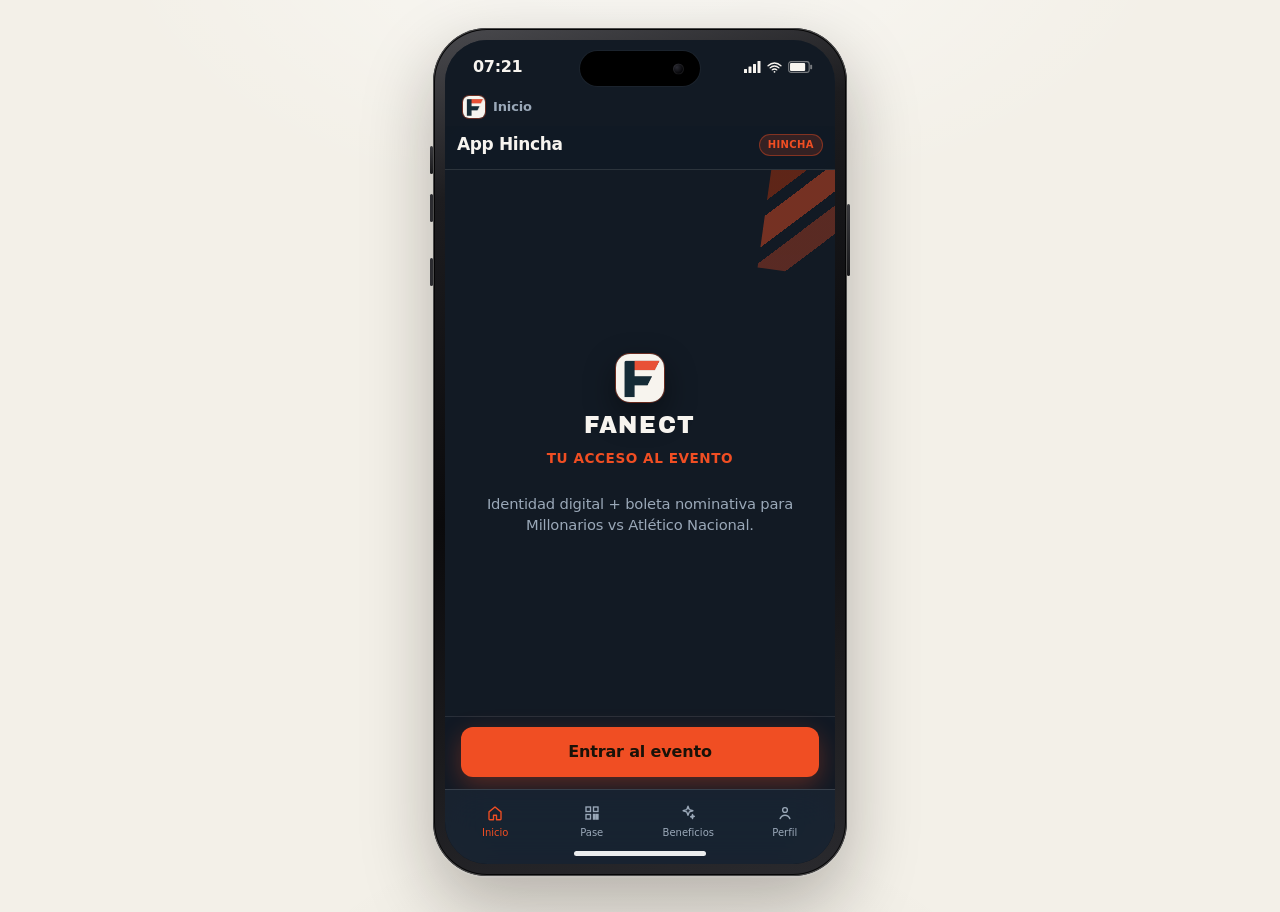
==== hincha/index.html @ b86a008f "Split the Pages POC into a hub and two apps. The root is only the launcher. Hincha and Operador live" ====
<!DOCTYPE html>
<html lang="es" data-theme="umbral" data-app="hincha">
<head>
<meta charset="UTF-8" />
<meta name="viewport" content="width=device-width, initial-scale=1, maximum-scale=1, user-scalable=no, viewport-fit=cover" />
<meta name="theme-color" content="#121a24" />
<title>FANECT — App Hincha</title>
<script>
/* Default theme is umbral. Restore the last route before CSS paints. */
(function () {
  try {
    var t = localStorage.getItem("fanect_theme");
    var colors = { umbral: "#121a24", vinculo: "#0e1628", pulso: "#120c16" };
    if (colors[t]) {
      document.documentElement.setAttribute("data-theme", t);
      var meta = document.querySelector('meta[name="theme-color"]');
      if (meta) meta.setAttribute("content", colors[t]);
    }
  } catch (e) {}
})();
</script>
<link rel="preconnect" href="https://fonts.googleapis.com" />
<link rel="preconnect" href="https://fonts.gstatic.com" crossorigin />
<link href="https://fonts.googleapis.com/css2?family=Archivo+Black&display=swap" rel="stylesheet" />
<link rel="stylesheet" href="../styles.css" />
</head>
<body>
<div class="device-stage">
<div class="device-shell">
<div class="device-screen">
<div class="dynamic-island" aria-hidden="true"></div>
<div id="app" class="phone-frame" data-app="hincha">
<!-- Status bar (iOS chrome; not a product claim) -->
<div class="status-bar" aria-hidden="true">
<span class="status-time" id="statusTime">9:41</span>
<span class="status-icons">
<svg class="status-signal" viewBox="0 0 17 12" width="17" height="12" aria-hidden="true"><rect x="0" y="8" width="3" height="4" rx="0.5"/><rect x="4.5" y="5.5" width="3" height="6.5" rx="0.5"/><rect x="9" y="3" width="3" height="9" rx="0.5"/><rect x="13.5" y="0" width="3" height="12" rx="0.5"/></svg>
<svg class="status-wifi" viewBox="0 0 16 12" width="15" height="11" aria-hidden="true"><path d="M1 4.2C3.2 2.1 5.5 1.1 8 1.1s4.8 1 7 3.1"/><path d="M3.2 6.4C4.6 5 6.2 4.3 8 4.3s3.4.7 4.8 2.1"/><path d="M5.5 8.6c.7-.7 1.6-1 2.5-1s1.8.3 2.5 1"/><circle cx="8" cy="10.7" r="1"/></svg>
<svg class="status-battery" viewBox="0 0 27 13" width="25" height="12" aria-hidden="true"><rect class="status-battery-body" x="0.7" y="0.7" width="22.2" height="11.6" rx="2.6"/><rect x="2.15" y="2.15" width="16.4" height="8.7" rx="1.2"/><rect class="status-battery-cap" x="24" y="4.1" width="2.1" height="4.8" rx="0.7"/></svg>
</span>
</div>
<a class="hub-return" href="../">
<span class="hub-return-mark" aria-hidden="true">
<img class="mark mark-umbral" src="../assets/mark-umbral.png" alt="" width="22" height="22" />
<img class="mark mark-vinculo" src="../assets/mark-vinculo.png" alt="" width="22" height="22" />
<img class="mark mark-pulso" src="../assets/mark-pulso.png" alt="" width="22" height="22" />
</span>
Inicio
</a>
<!-- Progress (fan flow only) -->
<div id="progressBar" class="progress-bar" hidden>
<div class="progress-track"><div class="progress-fill" id="progressFill"></div></div>
<span class="progress-label" id="progressLabel">Paso 1 de 8</span>
</div>
<!-- APP HINCHA: home -->
<section id="screen-hincha-home" class="screen active" data-screen="hincha-home">
<header class="screen-header">
<h2>App Hincha</h2>
<span class="badge badge-app">HINCHA</span>
</header>
<div class="screen-body centered home-body" id="hinchaBody">
<div id="hinchaLauncher">
<div class="brand-block brand-block-sm">
<div class="logo-mark logo-mark-sm" aria-hidden="true">
<img class="mark mark-umbral" src="../assets/mark-umbral.png" alt="" width="48" height="48" />
<img class="mark mark-vinculo" src="../assets/mark-vinculo.png" alt="" width="48" height="48" />
<img class="mark mark-pulso" src="../assets/mark-pulso.png" alt="" width="48" height="48" />
</div>
<h1 class="brand-name brand-name-sm">FANECT</h1>
<p class="product-name">Tu acceso al evento</p>
</div>
<p class="lede" id="hinchaLede">Identidad digital + boleta nominativa para Millonarios vs Atlético Nacional.</p>
</div>
<div id="hinchaDash" hidden>
<div class="dash-hello">
<div class="dash-kicker-row">
<span class="kicker">Tu hincha</span>
</div>
<h3 id="dashNombre">Hola, Andrés</h3>
<p class="club-label" id="dashClubLabel" data-club="millonarios">Evento: Millonarios</p>
<p id="dashEvento">Millonarios vs Atlético Nacional · El Campín · Bogotá</p>
</div>
<div class="menu-list">
<button type="button" class="menu-row" data-go="pase">
<span class="menu-copy">
<strong>Mi pase digital</strong>
<span id="dashPaseSub">QR de ingreso del evento</span>
</span>
<span class="menu-chev" aria-hidden="true">›</span>
</button>
<button type="button" class="menu-row" data-go="categoria">
<span class="menu-copy">
<strong id="dashTierTitle">Hincha verificado · Piloto</strong>
<span id="dashTierSub">3 de 5 hacia Frecuente</span>
</span>
<span class="menu-chev" aria-hidden="true">›</span>
</button>
<button type="button" class="menu-row" data-go="historial">
<span class="menu-copy">
<strong id="dashLastTitle">Última asistencia</strong>
<span id="dashLastSub">12 sep 2026 · Tribuna Norte</span>
</span>
<span class="menu-chev" aria-hidden="true">›</span>
</button>
<button type="button" class="menu-row" data-go="entrada">
<span class="menu-copy">
<strong>Entrar a otro evento</strong>
<span>Mismo flujo con código del organizador</span>
</span>
<span class="menu-chev" aria-hidden="true">›</span>
</button>
</div>
</div>
<p class="hint" id="hinchaPending" hidden>Hay un enlace a otro evento. En Entrada: cambia el evento y reinicia el pase.</p>
</div>
<div class="screen-actions" id="hinchaActionsLauncher">
<button type="button" class="btn btn-primary btn-block" data-go="entrada">Entrar al evento</button>
</div>
<div class="screen-actions" id="hinchaActionsDash" hidden>
<button type="button" class="btn btn-primary btn-block" data-go="pase">Ver mi pase</button>
</div>
</section>
<!-- 1. Entrada evento -->
<section id="screen-entrada" class="screen" data-screen="entrada" data-fan-step="1">
<header class="screen-header">
<button type="button" class="btn-icon" data-go="hincha-home" aria-label="Volver">←</button>
<h2>Entrada al evento</h2>
</header>
<div class="screen-body">
<div class="event-card">
<div class="event-badge">ACCESO POR CÓDIGO</div>
<p class="club-label" id="eventClubLabel" data-club="millonarios">Evento: Millonarios</p>
<h3 id="eventTitle">Millonarios vs Atlético Nacional</h3>
<p class="muted" id="eventComp">Liga BetPlay</p>
<p class="muted" id="eventPlace">El Campín · Bogotá · Sábado 20:00</p>
<p class="muted small">Evento por invitación (piloto FANECT) · código del organizador. Sin venta en esta pantalla · sin API Quentro.</p>
</div>
<div class="club-switch" role="radiogroup" aria-label="Evento">
<button type="button" class="club-chip is-selected" role="radio" data-event="MFC-DEMO-2026" data-club="millonarios" aria-checked="true">Evento: Millonarios</button>
<button type="button" class="club-chip" role="radio" data-event="NAC-DEMO-2026" data-club="nacional" aria-checked="false">Evento: Nacional</button>
</div>
<div id="eventResetWarn" class="event-reset" hidden>
<p id="eventResetCopy">Cambia el evento y reinicia el pase.</p>
<button type="button" class="btn btn-secondary btn-block" id="btnConfirmEvent">Cambiar evento y reiniciar pase</button>
<button type="button" class="btn btn-ghost btn-block" id="btnCancelEvent">Mantener este evento</button>
</div>
<label class="field">
<span class="field-label">Código / enlace del evento</span>
<input type="text" id="eventCode" value="MFC-DEMO-2026" readonly class="input" />
</label>
<p class="hint" id="aliasHint" hidden>Deep link resuelto al evento vigente.</p>
<p class="hint">En producción el hincha llega por link o QR del organizador. El acceso en puerta es el QR Fanect.</p>
</div>
<div class="screen-actions">
<button type="button" class="btn btn-primary btn-block" data-go="registro">Continuar al registro</button>
</div>
</section>
<!-- 2. Registro -->
<section id="screen-registro" class="screen" data-screen="registro" data-fan-step="2">
<header class="screen-header">
<button type="button" class="btn-icon" data-go="entrada" aria-label="Volver">←</button>
<h2>Registro</h2>
</header>
<div class="screen-body">
<p class="muted small">Datos mínimos para el piloto.</p>
<label class="field">
<span class="field-label">Nombre completo</span>
<input type="text" id="regNombre" class="input" value="Andrés Díaz" autocomplete="name" />
</label>
<label class="field">
<span class="field-label">Documento (CC)</span>
<input type="text" id="regDoc" class="input" value="1.234.567.890" inputmode="numeric" />
</label>
<label class="field">
<span class="field-label">Celular</span>
<input type="tel" id="regCel" class="input" value="300 123 4567" />
</label>
<label class="field">
<span class="field-label">Correo</span>
<input type="email" id="regEmail" class="input" value="andres@fanect.co" />
</label>
</div>
<div class="screen-actions">
<button type="button" class="btn btn-primary btn-block" id="btnRegistro">Continuar</button>
</div>
</section>
<!-- 3. Consentimientos -->
<section id="screen-consentimientos" class="screen" data-screen="consentimientos" data-fan-step="3">
<header class="screen-header">
<button type="button" class="btn-icon" data-go="registro" aria-label="Volver">←</button>
<h2>Consentimientos</h2>
</header>
<div class="screen-body">
<p class="muted small">Cada propósito por separado. No hay “aceptar todo”.</p>
<div class="consent-list">
<label class="consent-item">
<div class="consent-text">
<strong>Identidad</strong>
<span>Verificar mi identidad para el Fan Pass del evento (tratamiento de datos de identificación).</span>
</div>
<input type="checkbox" id="consentId" class="toggle" />
</label>
<label class="consent-item">
<div class="consent-text">
<strong>Acceso al evento</strong>
<span>Vincular boleta nominativa y generar QR de ingreso; registro de validaciones en puerta.</span>
</div>
<input type="checkbox" id="consentAcceso" class="toggle" />
</label>
<label class="consent-item">
<div class="consent-text">
<strong>Comunicaciones</strong>
<span>Recibir avisos del evento y del piloto (opcional; no bloquea el acceso).</span>
</div>
<input type="checkbox" id="consentComms" class="toggle" />
</label>
</div>
<p class="hint" id="consentHint">Debes aceptar Identidad y Acceso para continuar.</p>
<p class="hint">Más adelante, en <button type="button" class="text-link" data-go="privacidad">Perfil → Privacidad</button>: comunicaciones y acceso rápido siguen siendo opcionales. El QR y el documento bastan para entrar.</p>
</div>
<div class="screen-actions">
<button type="button" class="btn btn-primary btn-block" id="btnConsent" disabled>Continuar</button>
</div>
</section>
<!-- 4. Verificación identidad -->
<section id="screen-verificacion" class="screen" data-screen="verificacion" data-fan-step="4">
<header class="screen-header">
<button type="button" class="btn-icon" data-go="consentimientos" aria-label="Volver">←</button>
<h2>Verificación de identidad</h2>
</header>
<div class="screen-body">
<p class="muted small">Elige cómo verificar. La ruta con proveedor queda para una integración posterior; la asistida no biométrica es la rama del piloto.</p>
<div class="choice-cards">
<button type="button" class="choice-card" id="choiceProvider">
<span class="choice-title">Proveedor de identidad</span>
<span class="choice-desc">Verificación con proveedor (integración posterior).</span>
</button>
<button type="button" class="choice-card choice-card-accent" id="choiceAsistida">
<span class="choice-title">Ruta asistida no biométrica</span>
<span class="choice-desc">Validación manual asistida: documento + selfie de control (sin matching 1:N).</span>
<span class="badge badge-branch">RAMA P0</span>
</button>
</div>
</div>
</section>
<!-- 4b. Ruta asistida (branch) -->
<section id="screen-asistida" class="screen" data-screen="asistida" data-fan-step="4">
<header class="screen-header">
<button type="button" class="btn-icon" data-go="verificacion" aria-label="Volver">←</button>
<h2>Ruta asistida</h2>
</header>
<div class="screen-body">
<div class="info-card">
<p><strong>Pasos del operador de verificación</strong> (sin biometría 1:N):</p>
<ol class="steps-list">
<li>Captura / carga de documento (CC)</li>
<li>Selfie de control (archivo, no matching facial)</li>
<li>Revisión asistida por agente del piloto</li>
</ol>
</div>
<label class="field">
<span class="field-label">Documento (foto)</span>
<div class="fake-upload" id="uploadDoc">📄 Documento cargado · CC lista</div>
</label>
<label class="field">
<span class="field-label">Selfie de control</span>
<div class="fake-upload" id="uploadSelfie">📷 Selfie de control · lista</div>
</label>
<label class="field">
<span class="field-label">Estado revisión</span>
<select id="asistidaEstado" class="input">
<option value="pendiente">Pendiente de revisión</option>
<option value="aprobado" selected>Aprobado por agente</option>
<option value="rechazado">Rechazado</option>
</select>
</label>
</div>
<div class="screen-actions">
<button type="button" class="btn btn-primary btn-block" id="btnAsistida">Enviar a verificación</button>
</div>
</section>
<!-- 4c. Proveedor de identidad -->
<section id="screen-proveedor" class="screen" data-screen="proveedor" data-fan-step="4">
<header class="screen-header">
<button type="button" class="btn-icon" data-go="verificacion" aria-label="Volver">←</button>
<h2>Proveedor de identidad</h2>
</header>
<div class="screen-body centered">
<div class="spinner" id="provSpinner" aria-hidden="true"></div>
<p id="provText">Conectando con proveedor de identidad…</p>
<p class="hint">No hay integración real.</p>
</div>
</section>
<!-- 5. Resultado verificación -->
<section id="screen-resultado" class="screen" data-screen="resultado" data-fan-step="5">
<header class="screen-header">
<h2>Resultado</h2>
</header>
<div class="screen-body centered">
<div class="result-icon success" aria-hidden="true">✓</div>
<h3 id="resultadoTitulo">Identidad verificada</h3>
<p class="tier-line"><span class="badge badge-ok" id="resultadoTier">Hincha verificado · Piloto</span></p>
<p class="muted" id="resultadoDesc">Tu identidad fue confirmada para este evento.</p>
<div class="kv-card" id="resultadoMeta"></div>
</div>
<div class="screen-actions">
<button type="button" class="btn btn-primary btn-block" data-go="fanpass">Activar Fan Pass</button>
</div>
</section>
<!-- 6. Fan Pass activado -->
<section id="screen-fanpass" class="screen" data-screen="fanpass" data-fan-step="6">
<header class="screen-header">
<h2>Fan Pass</h2>
</header>
<div class="screen-body">
<div class="pass-card">
<div class="pass-top">
<span class="pass-brand">FANECT</span>
<span class="badge badge-ok">ACTIVO</span>
</div>
<h3 id="passNombre">Andrés Díaz</h3>
<p class="club-label" id="passClubLabel" data-club="millonarios">Evento: Millonarios</p>
<p class="muted" id="passEvento">Millonarios vs Atlético Nacional · Liga BetPlay</p>
<p class="muted small" id="passPlace">El Campín · Bogotá · Sábado 20:00</p>
<p class="tier-line"><span class="badge badge-ok" id="fanpassTier">Hincha verificado · Piloto</span></p>
<div class="pass-id">FP-<span id="passId">A1B2C3</span></div>
</div>
<p class="hint">Siguiente: vincular tu boleta nominativa al Fan Pass. Tu perfil queda en esta app.</p>
</div>
<div class="screen-actions">
<button type="button" class="btn btn-primary btn-block" data-go="boleta">Vincular boleta</button>
<button type="button" class="btn btn-secondary btn-block" data-go="perfil">Ir a mi perfil</button>
</div>
</section>
<!-- 7. Vincular boleta -->
<section id="screen-boleta" class="screen" data-screen="boleta" data-fan-step="7">
<header class="screen-header">
<button type="button" class="btn-icon" data-go="fanpass" aria-label="Volver">←</button>
<h2>Vincular boleta</h2>
</header>
<div class="screen-body">
<p class="muted small"><strong>Boleta Quentro.</strong> Elige una boleta nominativa.</p>
<div class="ticket-list" id="ticketList" role="listbox" aria-label="Boletas disponibles"></div>
<p class="hint" id="boletaHint">La boleta nominativa figura en Quentro. La tiquetera de este evento es Entradas Millonarios. FANECT no llama a una API Quentro: en la puerta el operador lee el QR Fanect.</p>
</div>
<div class="screen-actions">
<button type="button" class="btn btn-primary btn-block" id="btnVincular" disabled>Vincular boleta seleccionada</button>
</div>
</section>
<!-- 8. Pase + QR dinámico -->
<section id="screen-pase" class="screen" data-screen="pase" data-fan-step="8">
<header class="screen-header">
<button type="button" class="btn-icon" data-go="hincha-home" aria-label="Inicio hincha">⌂</button>
<h2>Tu pase</h2>
</header>
<div class="screen-body">
<div class="qr-card">
<div class="qr-meta">
<div class="qr-meta-copy">
<p class="club-label" id="paseClubLabel" data-club="millonarios">Evento: Millonarios</p>
<span id="paseSector">Lateral Norte · Fila 12 · Asiento 08</span>
<p class="muted small" id="paseEvento">Millonarios vs Atlético Nacional · El Campín · Bogotá · Sábado 20:00</p>
</div>
<span class="badge badge-ok" id="paseEstado">VÁLIDO</span>
</div>
<div class="pase-quick">
<button type="button" class="pase-quick-btn" data-go="categoria">
<span id="paseTierSub">Hincha verificado · Piloto</span>
</button>
<button type="button" class="pase-quick-btn" data-go="beneficios">Beneficios</button>
</div>
<div class="qr-box" id="qrBox" aria-label="Código QR dinámico">
<canvas id="qrCanvas" width="200" height="200"></canvas>
</div>
<div class="ttl-row">
<span>TTL del QR</span>
<strong id="qrTtl">45 s</strong>
</div>
<p class="mono small" id="qrPayload">qr:…</p>
</div>
<p class="footnote">Muestra este QR Fanect en la puerta. Quentro no se consulta en el torniquete. La validación se hace en la App Operador.</p>
</div>
<div class="screen-actions">
<button type="button" class="btn btn-secondary btn-block" id="btnRotar">Rotar QR</button>
</div>
</section>
<!-- Perfil hincha -->
<section id="screen-perfil" class="screen" data-screen="perfil">
<header class="screen-header">
<h2>Perfil</h2>
</header>
<div class="screen-body">
<div class="profile-hero">
<p class="kicker">Perfil y decisiones</p>
<div class="avatar" id="perfilIniciales" aria-hidden="true">AD</div>
<h3 id="perfilNombre">Andrés Díaz</h3>
<p class="club-label" id="perfilClubLabel" data-club="millonarios">Evento: Millonarios</p>
<p class="muted small" id="perfilEvento">Millonarios vs Atlético Nacional · El Campín · Bogotá · Sábado 20:00</p>
<p class="muted small" id="perfilFavorito">Club del evento: Millonarios FC</p>
<div id="perfilPassBadge"><span class="badge badge-ok">FAN PASS ACTIVO</span></div>
<p class="pass-id" id="perfilFp">FP-A1B2C3</p>
</div>
<div class="kv-card">
<dl>
<dt>Documento</dt><dd id="perfilDoc">CC ···· 890</dd>
<dt>Celular</dt><dd id="perfilCel">··· ··· 4567</dd>
<dt>Correo</dt><dd id="perfilEmail">d•••@fanect.co</dd>
</dl>
</div>
<div class="stack gap-md">
<p class="field-label">Decisiones de datos</p>
<div class="chip-row" id="perfilChips"></div>
</div>
<div class="menu-list">
<button type="button" class="menu-row" data-go="historial">
<span class="menu-copy">
<strong>Partidos asistidos</strong>
<span id="perfilHistorialSub">Historial de la temporada</span>
</span>
<span class="menu-chev" aria-hidden="true">›</span>
</button>
<button type="button" class="menu-row" data-go="categoria">
<span class="menu-copy">
<strong>Categoría</strong>
<span id="perfilTierLabel">Hincha verificado · Piloto</span>
</span>
<span class="menu-chev" aria-hidden="true">›</span>
</button>
</div>
</div>
<div class="screen-actions">
<button type="button" class="btn btn-primary btn-block" id="perfilCtaPase" data-go="pase">Ver mi pase</button>
<button type="button" class="btn btn-secondary btn-block" data-go="privacidad">Editar preferencias</button>
</div>
</section>
<!-- Historial de asistencia -->
<section id="screen-historial" class="screen" data-screen="historial">
<header class="screen-header">
<button type="button" class="btn-icon" data-go="perfil" aria-label="Volver al perfil">←</button>
<h2>Partidos asistidos</h2>
</header>
<div class="screen-body">
<div id="historialFilled">
<div class="season-banner">
<div>
<p class="kicker">Esta temporada</p>
<h3><span id="historialCount">3</span> partidos</h3>
<p class="club-label" id="historialClubLabel" data-club="millonarios">Evento: Millonarios</p>
<p class="muted small" id="historialClub">Millonarios FC · piloto</p>
</div>
</div>
<div class="history-list" id="historialList"></div>
<p class="footnote">Asistencias de la temporada. Ninguna fila trae marcador oficial. Quentro no está conectado.</p>
</div>
<div id="historialEmpty" class="empty-card" hidden>
<h3>Aún no hay partidos</h3>
<p class="muted">Activa tu Fan Pass en el evento para ver el historial del piloto.</p>
</div>
</div>
<div class="screen-actions" id="historialActionsEmpty" hidden>
<button type="button" class="btn btn-primary btn-block" data-go="entrada">Entrar al evento</button>
</div>
</section>
<!-- Categoría -->
<section id="screen-categoria" class="screen" data-screen="categoria">
<header class="screen-header">
<button type="button" class="btn-icon" data-go="perfil" aria-label="Volver al perfil">←</button>
<h2>Categoría</h2>
</header>
<div class="screen-body">
<div class="tier-card">
<p class="kicker">Categoría del piloto</p>
<h3 id="categoriaNombre">Hincha verificado · Piloto</h3>
<p class="muted small" id="categoriaNext">Siguiente nivel: Frecuente</p>
<div class="tier-track" role="progressbar" aria-valuemin="0" aria-valuemax="5" aria-valuenow="3" id="tierBar">
<div class="tier-fill" id="tierFill"></div>
</div>
<div class="tier-scale">
<span id="tierProgressLabel">3 de 5 asistencias</span>
<span id="tierGoalLabel">Frecuente</span>
</div>
</div>
<div class="stack gap-md">
<p class="field-label">Desbloqueados</p>
<ul class="unlock-list" id="tierUnlocked"></ul>
</div>
<div class="stack gap-md">
<p class="field-label">Por desbloquear</p>
<ul class="unlock-list" id="tierLocked"></ul>
</div>
<p class="hint">La categoría es del piloto. No es una membresía de un club real ni un puntaje de riesgo.</p>
</div>
</section>
<!-- Beneficios -->
<section id="screen-beneficios" class="screen" data-screen="beneficios">
<header class="screen-header">
<h2>Más beneficios</h2>
</header>
<div class="screen-body">
<p class="muted small">El pase digital abre la puerta y, en el piloto, estos beneficios. Merch, contenido y apuestas quedan para después.</p>
<div class="benefit-grid" id="beneficiosGrid"></div>
<p class="footnote">Servicios futuros: sin pagos, sin cuotas y sin club real. Los avisos dependen del permiso de comunicaciones.</p>
</div>
<div class="screen-actions">
<button type="button" class="btn btn-primary btn-block" data-go="pase">Abrir QR de ingreso</button>
<button type="button" class="btn btn-ghost btn-block" data-go="privacidad">Ajustar permisos</button>
</div>
</section>
<!-- Privacidad -->
<section id="screen-privacidad" class="screen" data-screen="privacidad">
<header class="screen-header">
<button type="button" class="btn-icon" data-go="perfil" aria-label="Volver al perfil">←</button>
<h2>Privacidad</h2>
</header>
<div class="screen-body">
<div class="info-card">
<p class="kicker">Reglas claras</p>
<h3 class="privacy-title">Datos protegidos</h3>
<ul class="purpose-list">
<li><strong>Acceso.</strong> Validar el ingreso y dejar constancia en puerta.</li>
<li><strong>Identidad.</strong> Emitir el Fan Pass de este evento. Es el piloto, no un KYC bancario.</li>
<li><strong>Comunicaciones.</strong> Avisos del evento, solo si los aceptas.</li>
<li><strong>Acceso rápido.</strong> Atajo opcional. El QR y el documento siguen disponibles.</li>
</ul>
</div>
<div class="consent-list">
<label class="consent-item">
<div class="consent-text">
<strong>Datos de acceso, no publicidad</strong>
<span id="prefNoAdsCopy">Los datos de validación en puerta no se usan para anuncios ni se venden.</span>
</div>
<input type="checkbox" id="prefNoAds" class="toggle" checked />
</label>
<label class="consent-item">
<div class="consent-text">
<strong>Comunicaciones</strong>
<span id="prefCommsCopy">Avisos del evento y del piloto. Opcional: no bloquea el acceso.</span>
</div>
<input type="checkbox" id="prefComms" class="toggle" />
</label>
<label class="consent-item">
<div class="consent-text">
<strong>Acceso rápido</strong>
<span id="prefRapidoCopy">Opcional. Puedes entrar con el QR, con documento en la ruta asistida, o con este atajo. Sin reconocimiento facial en la puerta.</span>
</div>
<input type="checkbox" id="prefRapido" class="toggle" />
</label>
</div>
<p class="hint">Estas preferencias quedan solo en este dispositivo.</p>
</div>
<div class="screen-actions">
<button type="button" class="btn btn-primary btn-block" data-go="perfil">Volver al perfil</button>
</div>
</section>
<!-- Tab bar: Hincha only -->
<nav id="tabBarHincha" class="tab-bar tab-bar-hincha" aria-label="Navegación App Hincha">
<button type="button" class="tab-item is-active" data-go="hincha-home" data-nav="hincha-home" aria-current="page">
<span class="tab-icon" aria-hidden="true"><svg viewBox="0 0 24 24" width="18" height="18" fill="none" stroke="currentColor" stroke-width="1.8" stroke-linecap="round" stroke-linejoin="round"><path d="M4 10.5 12 4l8 6.5V20a1 1 0 0 1-1 1h-5v-6H10v6H5a1 1 0 0 1-1-1z"/></svg></span>
<span class="tab-label">Inicio</span>
</button>
<button type="button" class="tab-item" data-go="pase" data-nav="pase">
<span class="tab-icon" aria-hidden="true"><svg viewBox="0 0 24 24" width="18" height="18" fill="none" stroke="currentColor" stroke-width="1.8"><rect x="4" y="4" width="6" height="6"/><rect x="14" y="4" width="6" height="6"/><rect x="4" y="14" width="6" height="6"/><path d="M14 14h2v2h-2zM18 14h2v2h-2zM14 18h2v2h-2zM18 18h2v2h-2z"/></svg></span>
<span class="tab-label">Pase</span>
</button>
<button type="button" class="tab-item" data-go="beneficios" data-nav="beneficios">
<span class="tab-icon" aria-hidden="true"><svg viewBox="0 0 24 24" width="18" height="18" fill="none" stroke="currentColor" stroke-width="1.8" stroke-linecap="round" stroke-linejoin="round"><path d="m12 3 1.8 4.6L18.5 9l-4.7 1.4L12 15l-1.8-4.6L5.5 9l4.7-1.4z"/><path d="m18 14 .7 1.8 1.8.7-1.8.5L18 19.5l-.7-2-1.8-.5 1.8-.7z"/></svg></span>
<span class="tab-label">Beneficios</span>
</button>
<button type="button" class="tab-item" data-go="perfil" data-nav="perfil">
<span class="tab-icon" aria-hidden="true"><svg viewBox="0 0 24 24" width="18" height="18" fill="none" stroke="currentColor" stroke-width="1.8" stroke-linecap="round"><circle cx="12" cy="8" r="3.2"/><path d="M5.5 19.5c1.2-3 3.4-4.5 6.5-4.5s5.3 1.5 6.5 4.5"/></svg></span>
<span class="tab-label">Perfil</span>
</button>
</nav>
</div>
<div class="home-indicator" aria-hidden="true"></div>
</div>
</div>
</div>
<script src="../js/theme.js"></script>
<script src="../js/runtime.js"></script>
</body>
</html>
---- styles.css ----
/* FANECT / Tribuna Segura — P0 móvil
   Brand routes (T-15), sampled from the 30 sep 2026 board
   “Fanect / tres rutas de identidad”. Default theme: umbral
   (dark fondo of route A — closest to the previous dark POC chrome).
   The old sports lime is not a brand accent anymore.

   STATUS TOKENS below are constant. Do not override them inside
   [data-theme]. Allow / deny / review / expired / used / replay /
   --status-sim-* / RAMA P0 must not follow UMBRAL orange, VÍNCULO blue,
   or PULSO magenta. */
:root {
  /* —— Semantic status (fixed across every data-theme) —— */
  --status-allow: #16a34a;
  --status-allow-ink: #86efac;
  --status-allow-bg: rgba(22, 163, 74, 0.2);
  --status-allow-border: #16a34a;
  --status-deny: #e11d2e;
  --status-deny-ink: #fecaca;
  --status-deny-bg: rgba(225, 29, 46, 0.22);
  --status-deny-border: #e11d2e;
  --status-review: #d97706;
  --status-review-ink: #fde68a;
  --status-review-bg: rgba(217, 119, 6, 0.22);
  --status-review-border: #d97706;
  --status-neutral: #6b7280;
  --status-neutral-ink: #e5e7eb;
  --status-neutral-bg: rgba(107, 114, 128, 0.24);
  --status-neutral-border: #9ca3af;
  --status-sim-bg: #ffe14a;
  --status-sim-ink: #14120a;
  --status-sim-border: #14120a;
  --status-branch-ink: #e2e8f0;
  --status-branch-bg: rgba(148, 163, 184, 0.16);
  --status-branch-border: #94a3b8;
  /* Aliases so any leftover status rule stays semantic, not brand. */
  --ok: var(--status-allow);
  --danger: var(--status-deny);
  --warn: var(--status-review);

  /* —— UMBRAL (default): fondo oscuro + coral on the F’s top bar —— */
  --canvas: #f3f0e8;
  --bg: #121a24;
  --bg-elev: #1b2633;
  --bg-card: #243244;
  --border: #3a4e62;
  --text: #f7f4ef;
  --muted: #9aa8b8;
  --brand: #f04e23;
  --brand-ink: #f04e23;
  --brand-dim: #c2411a;
  --brand-deep: #8c2e12;
  --on-brand: #1a1208;
  --mark-plate: #0c1218;
  --primary: var(--brand);
  --primary-dim: var(--brand-dim);
  --primary-deep: var(--brand-deep);
  --accent: var(--brand-ink);

  --radius: 14px;
  /* UI chrome tracks SF Pro. The wordmark stays Archivo Black. */
  --font: -apple-system, BlinkMacSystemFont, "SF Pro Text", system-ui, "Segoe UI", Roboto, "Helvetica Neue", Arial, sans-serif;
  --font-brand: "Archivo Black", "Arial Black", system-ui, sans-serif;
  --phone-w: 390px;
  /* Cleared by the fake home indicator on desktop; real safe-area on a narrow phone. */
  --home-inset: 18px;
}

/* VÍNCULO — fondo navy + royal / periwinkle. Text accent is the same
   hue lifted so it stays readable on the dark fondo. */
:root[data-theme="vinculo"] {
  --canvas: #e6edf6;
  --bg: #0e1628;
  --bg-elev: #172338;
  --bg-card: #1e2d48;
  --border: #334868;
  --text: #f4f7fb;
  --muted: #a9b7cc;
  --brand: #2f5bff;
  --brand-ink: #8eaaff;
  --brand-dim: #2448d4;
  --brand-deep: #1a3499;
  --on-brand: #ffffff;
  --mark-plate: #090f1c;
}

/* PULSO — near-black purple + magenta/maroon. Mark and buttons use the
   board magenta; small text uses a lighter tint of that same hue. */
:root[data-theme="pulso"] {
  --canvas: #f6eef3;
  --bg: #120c16;
  --bg-elev: #1c1422;
  --bg-card: #28182e;
  --border: #433048;
  --text: #f8f3f6;
  --muted: #c4a8b6;
  --brand: #c2185b;
  --brand-ink: #f472b6;
  --brand-dim: #9b1249;
  --brand-deep: #6e0d34;
  --on-brand: #ffffff;
  --mark-plate: #0c0810;
}

:root[data-theme="umbral"] {
  --canvas: #f3f0e8;
  --bg: #121a24;
  --bg-elev: #1b2633;
  --bg-card: #243244;
  --border: #3a4e62;
  --text: #f7f4ef;
  --muted: #9aa8b8;
  --brand: #f04e23;
  --brand-ink: #f04e23;
  --brand-dim: #c2411a;
  --brand-deep: #8c2e12;
  --on-brand: #1a1208;
  --mark-plate: #0c1218;
}

*, *::before, *::after { box-sizing: border-box; margin: 0; padding: 0; }

html, body {
  min-height: 100%;
  background: var(--canvas);
  color: var(--text);
  font-family: var(--font);
  font-size: 16px;
  line-height: 1.4;
  letter-spacing: -0.011em;
  -webkit-font-smoothing: antialiased;
  color-scheme: dark;
}

body {
  min-height: 100dvh;
}

/* Desktop: centered iPhone 14/15 shell. Narrow viewports drop the bezel. */
.device-stage {
  min-height: 100dvh;
  display: flex;
  align-items: center;
  justify-content: center;
  padding: 28px 24px 36px;
  background:
    radial-gradient(900px 480px at 50% -8%, rgba(255, 255, 255, 0.55), transparent 60%),
    radial-gradient(700px 420px at 50% 115%, rgba(18, 16, 14, 0.06), transparent 55%),
    var(--canvas);
}

.device-shell {
  position: relative;
  width: min(414px, calc(100vw - 48px));
  height: min(868px, calc(100dvh - 52px));
  padding: 12px;
  border-radius: 54px;
  background: linear-gradient(165deg, #4a4a4e 0%, #1c1c1f 18%, #0a0a0c 52%, #2a2a2e 100%);
  box-shadow:
    inset 0 0 0 1px rgba(255, 255, 255, 0.28),
    inset 0 0 0 2px #050506,
    0 28px 70px rgba(20, 16, 12, 0.28),
    0 2px 0 rgba(255, 255, 255, 0.35);
  flex-shrink: 0;
}

.device-shell::before,
.device-shell::after {
  content: "";
  position: absolute;
  width: 3px;
  border-radius: 2px;
  background: linear-gradient(#3a3a3e, #1a1a1c);
  pointer-events: none;
}
/* Silent switch + volume. */
.device-shell::before {
  left: -3px;
  top: 118px;
  height: 28px;
  box-shadow: 0 48px 0 #2c2c30, 0 112px 0 #2c2c30;
}
/* Side button. */
.device-shell::after {
  right: -3px;
  top: 176px;
  height: 72px;
}

.device-screen {
  position: relative;
  height: 100%;
  border-radius: 42px;
  overflow: hidden;
  background: var(--bg);
  box-shadow: inset 0 0 0 1px rgba(255, 255, 255, 0.05);
}

.dynamic-island {
  position: absolute;
  z-index: 40;
  top: 11px;
  left: 50%;
  width: 120px;
  height: 35px;
  transform: translateX(-50%);
  border-radius: 20px;
  background: #000;
  box-shadow: 0 0 0 1px rgba(255, 255, 255, 0.04);
  pointer-events: none;
}
.dynamic-island::after {
  content: "";
  position: absolute;
  right: 16px;
  top: 50%;
  width: 11px;
  height: 11px;
  transform: translateY(-50%);
  border-radius: 50%;
  background: radial-gradient(circle at 35% 35%, #2a2a32, #050508 62%);
  box-shadow: inset 0 0 0 1px rgba(255, 255, 255, 0.08);
}

.home-indicator {
  position: absolute;
  z-index: 40;
  left: 50%;
  bottom: 8px;
  width: 132px;
  height: 5px;
  transform: translateX(-50%);
  border-radius: 99px;
  background: rgba(255, 255, 255, 0.92);
  pointer-events: none;
}

.phone-frame {
  width: 100%;
  height: 100%;
  min-height: 0;
  background: var(--bg);
  display: flex;
  flex-direction: column;
  overflow: hidden;
  position: relative;
}

.status-bar {
  display: flex;
  justify-content: space-between;
  align-items: center;
  flex-shrink: 0;
  height: 54px;
  padding: 0 22px 0 28px;
  color: var(--text);
  font-size: 16px;
  font-weight: 600;
  letter-spacing: -0.02em;
  font-variant-numeric: tabular-nums;
  user-select: none;
}
.status-icons {
  display: flex;
  align-items: center;
  gap: 6px;
  color: var(--text);
}
.status-icons svg { display: block; fill: currentColor; }
.status-icons svg.status-wifi {
  fill: none;
  stroke: currentColor;
  stroke-width: 1.5;
  stroke-linecap: round;
  stroke-linejoin: round;
}
.status-icons svg.status-wifi circle { fill: currentColor; stroke: none; }
.status-battery-body {
  fill: none;
  stroke: currentColor;
  stroke-width: 1.2;
  opacity: 0.45;
}
.status-battery-cap { opacity: 0.45; }

.progress-bar {
  padding: 8px 20px 4px;
}
.progress-track {
  height: 4px;
  background: var(--border);
  border-radius: 2px;
  overflow: hidden;
}
.progress-fill {
  height: 100%;
  width: 12.5%;
  background: linear-gradient(90deg, var(--primary-deep), var(--primary-dim), var(--primary));
  border-radius: 2px;
  transition: width .35s ease;
}
.progress-label {
  display: block;
  margin-top: 6px;
  font-size: 11px;
  color: var(--muted);
  letter-spacing: .02em;
}

.screen {
  display: none;
  flex: 1;
  flex-direction: column;
  min-height: 0;
  overflow: hidden;
}
.screen.active {
  display: flex;
  animation: ios-screen-in 200ms ease-out;
}
@keyframes ios-screen-in {
  from { opacity: 0; transform: translateX(10px); }
  to { opacity: 1; transform: none; }
}
@media (prefers-reduced-motion: reduce) {
  .screen.active { animation: none; }
}

.screen-header {
  display: flex;
  align-items: center;
  gap: 8px;
  min-height: 44px;
  padding: 2px 12px 8px;
  border-bottom: 0.5px solid color-mix(in srgb, var(--text) 12%, transparent);
  background: color-mix(in srgb, var(--bg) 82%, transparent);
  backdrop-filter: saturate(160%) blur(16px);
  -webkit-backdrop-filter: saturate(160%) blur(16px);
  flex-shrink: 0;
}
.screen-header h2 {
  font-size: 17px;
  font-weight: 600;
  letter-spacing: -0.022em;
  line-height: 1.15;
  flex: 1;
  min-width: 0;
}
.screen-header:has(.btn-icon) {
  display: grid;
  grid-template-columns: 44px minmax(0, 1fr) 44px;
  align-items: center;
  gap: 0;
  padding-left: 4px;
  padding-right: 8px;
}
.screen-header:has(.btn-icon):has(.badge) {
  grid-template-columns: minmax(44px, auto) minmax(0, 1fr) minmax(44px, auto);
}
.screen-header:has(.btn-icon) h2 {
  grid-column: 2;
  text-align: center;
}
.screen-header:has(.btn-icon) .badge {
  grid-column: 3;
  justify-self: end;
}

.screen-body {
  flex: 1;
  overflow-y: auto;
  padding: 16px 16px 20px;
  display: flex;
  flex-direction: column;
  gap: 16px;
  min-height: 0;
  -webkit-overflow-scrolling: touch;
  overscroll-behavior: contain;
}
.screen-body.centered {
  justify-content: center;
  text-align: center;
  align-items: stretch;
}
.screen-body.home-body {
  justify-content: center;
  gap: 12px;
  padding-bottom: 12px;
}
.screen-body.home-body .lede {
  margin-bottom: 0;
}
.screen-body.home-body .footnote {
  margin-top: 8px;
  padding-top: 0;
}

/* Sticky/footer CTA region — stays above .tab-bar, outside scroll */
.screen-actions {
  flex-shrink: 0;
  display: flex;
  flex-direction: column;
  gap: 8px;
  padding: 10px 16px 12px;
  background: color-mix(in srgb, var(--bg) 92%, transparent);
  border-top: 0.5px solid color-mix(in srgb, var(--text) 10%, transparent);
  position: relative;
  z-index: 2;
}
.phone-frame[data-app="hub"] .screen-actions {
  padding-bottom: calc(12px + var(--home-inset));
}

.brand-block { margin-bottom: 8px; }
.logo-mark {
  width: 64px; height: 64px;
  margin: 0 auto 12px;
  border-radius: 18px;
  overflow: hidden;
  display: grid; place-items: center;
  background: var(--mark-plate);
  color: var(--text);
  box-shadow: 0 0 0 1px color-mix(in srgb, var(--brand) 40%, transparent), 0 12px 32px rgba(0,0,0,.45);
}
.logo-mark .mark {
  width: 100%;
  height: 100%;
  display: none;
  object-fit: cover;
  object-position: center;
}
html[data-theme="umbral"] .logo-mark .mark-umbral,
html[data-theme="vinculo"] .logo-mark .mark-vinculo,
html[data-theme="pulso"] .logo-mark .mark-pulso { display: block; }
.brand-name {
  font-family: var(--font-brand);
  font-size: 1.85rem;
  letter-spacing: 0.08em;
  font-weight: 400;
  text-transform: uppercase;
  color: var(--text);
}
.product-name {
  color: var(--brand-ink);
  font-weight: 700;
  letter-spacing: 0.04em;
  text-transform: uppercase;
  font-size: 0.85rem;
  margin: 6px 0 10px;
}
.lede {
  color: var(--muted);
  font-size: .92rem;
  margin-bottom: 8px;
}

.stack { display: flex; flex-direction: column; }
.gap-md { gap: 12px; }

.btn {
  appearance: none;
  border: none;
  border-radius: 12px;
  min-height: 50px;
  padding: 14px 16px;
  font: inherit;
  font-weight: 600;
  letter-spacing: -0.01em;
  cursor: pointer;
  transition: transform .12s, opacity .15s;
  text-align: center;
}
.btn:active { transform: scale(.98); opacity: .92; }
.btn:disabled {
  opacity: .45;
  cursor: not-allowed;
  transform: none;
}
.btn-primary {
  background: var(--brand);
  color: var(--on-brand);
  box-shadow: 0 8px 24px color-mix(in srgb, var(--brand) 32%, transparent);
}
.btn-primary:hover:not(:disabled) {
  background: color-mix(in srgb, var(--brand) 86%, white);
  color: var(--on-brand);
}
.btn-secondary {
  background: var(--bg-card);
  color: var(--text);
  border: 1px solid var(--border);
}
.btn-secondary:hover:not(:disabled) { border-color: var(--accent); }
.btn-ghost {
  background: transparent;
  color: var(--accent);
  font-weight: 600;
}
.btn-block { width: 100%; }
.btn-icon {
  appearance: none;
  background: transparent;
  border: none;
  color: var(--brand-ink);
  width: 44px;
  height: 44px;
  border-radius: 22px;
  cursor: pointer;
  font-size: 1.25rem;
  line-height: 1;
  flex-shrink: 0;
  display: grid;
  place-items: center;
}
.btn-icon:active { opacity: .45; }
.btn-icon[aria-label^="Volver"] {
  font-size: 0;
}
.btn-icon[aria-label^="Volver"]::before {
  content: "";
  width: 11px;
  height: 11px;
  margin-left: 2px;
  border-left: 2.25px solid currentColor;
  border-bottom: 2.25px solid currentColor;
  transform: rotate(45deg);
}

.badge {
  display: inline-block;
  font-size: 10px;
  font-weight: 700;
  letter-spacing: .04em;
  padding: 3px 8px;
  border-radius: 999px;
  vertical-align: middle;
}
.badge-sim {
  background: var(--status-sim-bg);
  color: var(--status-sim-ink);
  border: 1px solid var(--status-sim-border);
}
.badge-ok {
  background: var(--status-allow-bg);
  color: var(--status-allow-ink);
  border: 1px solid var(--status-allow-border);
}
.badge-deny {
  background: var(--status-deny-bg);
  color: var(--status-deny-ink);
  border: 1px solid var(--status-deny-border);
}
.badge-review {
  background: var(--status-review-bg);
  color: var(--status-review-ink);
  border: 1px solid var(--status-review-border);
}
.badge-expired,
.badge-used {
  background: var(--status-neutral-bg);
  color: var(--status-neutral-ink);
  border: 1px solid var(--status-neutral-border);
}
.badge-branch {
  background: var(--status-branch-bg);
  color: var(--status-branch-ink);
  border: 1px solid var(--status-branch-border);
}

.muted { color: var(--muted); }
.small { font-size: .82rem; }
.mono { font-family: ui-monospace, SFMono-Regular, Menlo, Consolas, monospace; font-size: .72rem; word-break: break-all; }
.footnote {
  font-size: .75rem;
  color: var(--muted);
  margin-top: auto;
  padding-top: 16px;
}
.hint { font-size: .8rem; color: var(--muted); }

.field { display: flex; flex-direction: column; gap: 6px; }
.field-label {
  font-size: .78rem;
  font-weight: 650;
  color: var(--muted);
  text-transform: uppercase;
  letter-spacing: .04em;
}
.input {
  appearance: none;
  background: var(--bg-elev);
  border: 1px solid var(--border);
  border-radius: 10px;
  min-height: 44px;
  padding: 12px 14px;
  color: var(--text);
  font: inherit;
  width: 100%;
}
.input:focus {
  outline: 2px solid var(--accent);
  outline-offset: 1px;
}
.input[readonly] { opacity: .85; }

.event-card, .info-card, .pass-card, .qr-card, .kv-card, .audit-card {
  background: var(--bg-card);
  border: 1px solid var(--border);
  border-radius: var(--radius);
  padding: 16px;
  text-align: left;
}
.event-badge {
  display: inline-block;
  font-size: 10px;
  font-weight: 800;
  letter-spacing: .08em;
  color: var(--brand-ink);
  margin-bottom: 8px;
}
.event-card h3 { font-size: 1.15rem; margin-bottom: 4px; }

.consent-list { display: flex; flex-direction: column; gap: 10px; }
.consent-item {
  display: flex;
  gap: 12px;
  align-items: flex-start;
  background: var(--bg-card);
  border: 1px solid var(--border);
  border-radius: var(--radius);
  padding: 14px;
  cursor: pointer;
}
.consent-item:has(.toggle:checked) {
  border-color: var(--brand);
  box-shadow: 0 0 0 1px color-mix(in srgb, var(--brand) 40%, transparent);
}
.consent-text {
  flex: 1;
  display: flex;
  flex-direction: column;
  gap: 4px;
  font-size: .88rem;
}
.consent-text strong { font-size: .95rem; }
.consent-text span { color: var(--muted); font-size: .82rem; }

.toggle {
  appearance: none;
  width: 44px; height: 26px;
  flex-shrink: 0;
  margin-top: 2px;
  border-radius: 999px;
  background: var(--bg);
  border: 1px solid var(--border);
  position: relative;
  cursor: pointer;
  transition: background .2s;
}
.toggle::after {
  content: "";
  position: absolute;
  width: 20px; height: 20px;
  border-radius: 50%;
  background: #fff;
  top: 2px; left: 2px;
  box-shadow: 0 1px 2px rgba(0, 0, 0, 0.28);
  transition: transform .2s;
}
.toggle:checked { background: var(--brand); border-color: var(--brand); }
.toggle:checked::after { transform: translateX(18px); background: #fff; }
.toggle:focus-visible { outline: 2px solid var(--accent); outline-offset: 2px; }

.choice-cards { display: flex; flex-direction: column; gap: 12px; }
.choice-card {
  appearance: none;
  text-align: left;
  background: var(--bg-card);
  border: 1px solid var(--border);
  border-radius: var(--radius);
  padding: 16px;
  color: inherit;
  font: inherit;
  cursor: pointer;
  display: flex;
  flex-direction: column;
  gap: 6px;
  transition: border-color .15s, transform .12s;
}
.choice-card:hover { border-color: var(--accent); }
.choice-card:active { transform: scale(.99); }
.choice-card-accent { border-color: var(--status-branch-border); }
.choice-title { font-weight: 700; font-size: 1rem; }
.choice-desc { color: var(--muted); font-size: .85rem; }

.steps-list {
  margin: 10px 0 0 1.1rem;
  color: var(--muted);
  font-size: .9rem;
}
.steps-list li { margin-bottom: 4px; }

.fake-upload {
  background: var(--bg-elev);
  border: 1px dashed var(--border);
  border-radius: 10px;
  padding: 14px;
  color: var(--muted);
  font-size: .9rem;
}

.spinner {
  width: 48px; height: 48px;
  margin: 0 auto 16px;
  border: 3px solid var(--border);
  border-top-color: var(--primary);
  border-radius: 50%;
  animation: spin .8s linear infinite;
}
@keyframes spin { to { transform: rotate(360deg); } }

.result-icon {
  width: 72px; height: 72px;
  margin: 0 auto 12px;
  border-radius: 50%;
  display: grid; place-items: center;
  font-size: 2rem; font-weight: 800;
}
.result-icon.success {
  background: var(--status-allow-bg);
  color: var(--status-allow-ink);
  border: 2px solid var(--status-allow-border);
}

.kv-card dl, .audit-card dl {
  display: grid;
  grid-template-columns: auto 1fr;
  gap: 8px 12px;
  font-size: .88rem;
}
.kv-card dt, .audit-card dt { color: var(--muted); }
.kv-card dd, .audit-card dd { font-weight: 600; text-align: right; word-break: break-word; }

.pass-card {
  background: linear-gradient(160deg, color-mix(in srgb, var(--brand) 32%, var(--bg)) 0%, var(--bg-card) 58%);
  border-color: color-mix(in srgb, var(--brand) 48%, var(--border));
}
.pass-top {
  display: flex;
  justify-content: space-between;
  align-items: center;
  margin-bottom: 12px;
}
.pass-brand { font-weight: 800; letter-spacing: .1em; font-size: .85rem; }
.pass-id {
  margin-top: 14px;
  font-family: ui-monospace, monospace;
  font-size: .95rem;
  color: var(--brand-ink);
}

.ticket-list { display: flex; flex-direction: column; gap: 10px; }
.ticket-item {
  appearance: none;
  width: 100%;
  text-align: left;
  background: var(--bg-card);
  border: 2px solid var(--border);
  border-radius: var(--radius);
  padding: 14px;
  color: inherit;
  font: inherit;
  cursor: pointer;
}
.ticket-item.selected {
  border-color: var(--brand);
  background: color-mix(in srgb, var(--brand) 14%, var(--bg-card));
}
.ticket-item strong { display: block; margin-bottom: 4px; }
.ticket-item span { color: var(--muted); font-size: .82rem; }

.qr-card { text-align: center; }
.qr-meta {
  display: flex;
  justify-content: space-between;
  align-items: center;
  gap: 8px;
  margin-bottom: 12px;
  font-size: .85rem;
  text-align: left;
}
.qr-box {
  background: #fff;
  border-radius: 12px;
  padding: 8px;
  width: 184px;
  height: 184px;
  margin: 0 auto 12px;
  display: grid;
  place-items: center;
}
.qr-box canvas { width: 168px; height: 168px; }
.ttl-row {
  display: flex;
  justify-content: space-between;
  align-items: center;
  padding: 8px 4px;
  font-size: .9rem;
}
.ttl-row strong { color: var(--brand-ink); font-variant-numeric: tabular-nums; }
.ttl-row strong.is-expired { color: var(--status-neutral-ink); }

.scanner-view {
  background: color-mix(in srgb, var(--bg) 55%, black);
  border: 1px solid var(--border);
  border-radius: var(--radius);
  height: 180px;
  display: flex;
  flex-direction: column;
  align-items: center;
  justify-content: center;
  gap: 12px;
  position: relative;
  overflow: hidden;
}
.scanner-frame {
  width: 120px; height: 120px;
  border: 2px solid var(--primary);
  border-radius: 12px;
  box-shadow: 0 0 0 999px rgba(0,0,0,.35);
  animation: pulse-frame 1.6s ease-in-out infinite;
}
@keyframes pulse-frame {
  0%, 100% { opacity: .7; }
  50% { opacity: 1; }
}

.state-grid {
  display: grid;
  grid-template-columns: 1fr 1fr;
  gap: 10px;
}
.state-btn {
  appearance: none;
  background: var(--bg-card);
  border: 2px solid var(--border);
  border-radius: 12px;
  padding: 14px 10px;
  color: var(--text);
  font: inherit;
  font-weight: 650;
  cursor: pointer;
}
.state-btn[data-qr-state="valido"].selected {
  border-color: var(--status-allow-border);
  background: var(--status-allow-bg);
  color: var(--status-allow-ink);
}
.state-btn[data-qr-state="usado"].selected,
.state-btn[data-qr-state="expirado"].selected {
  border-color: var(--status-neutral-border);
  background: var(--status-neutral-bg);
  color: var(--status-neutral-ink);
}
.state-btn[data-qr-state="replay"].selected {
  border-color: var(--status-review-border);
  background: var(--status-review-bg);
  color: var(--status-review-ink);
}

.decision-banner {
  border-radius: var(--radius);
  padding: 28px 16px;
  font-size: 1.35rem;
  font-weight: 800;
  letter-spacing: .04em;
  margin-bottom: 4px;
}
.decision-banner.allow {
  background: var(--status-allow-bg);
  color: var(--status-allow-ink);
  border: 2px solid var(--status-allow-border);
}
.decision-banner.deny {
  background: var(--status-deny-bg);
  color: var(--status-deny-ink);
  border: 2px solid var(--status-deny-border);
}

.tab-bar {
  display: grid;
  grid-template-columns: repeat(2, 1fr);
  gap: 0;
  flex-shrink: 0;
  z-index: 5;
  min-height: 49px;
  padding: 4px 8px calc(4px + var(--home-inset));
  background: color-mix(in srgb, var(--bg-elev) 78%, transparent);
  border-top: 0.5px solid color-mix(in srgb, var(--text) 14%, transparent);
  box-shadow: none;
  backdrop-filter: saturate(180%) blur(20px);
  -webkit-backdrop-filter: saturate(180%) blur(20px);
}
.tab-item {
  appearance: none;
  border: none;
  background: transparent;
  color: var(--muted);
  font: inherit;
  cursor: pointer;
  display: flex;
  flex-direction: column;
  align-items: center;
  justify-content: center;
  gap: 2px;
  min-height: 48px;
  padding: 4px 2px 2px;
  border-radius: 0;
  position: relative;
  transition: color .18s ease, opacity .12s ease;
}
.tab-item:active { opacity: .55; }
.tab-icon {
  display: grid;
  place-items: center;
  width: 28px;
  height: 24px;
  color: inherit;
}
.tab-label {
  font-size: 10px;
  font-weight: 500;
  letter-spacing: 0.01em;
  line-height: 1.1;
  white-space: nowrap;
}
.tab-item:hover { color: var(--text); }
.tab-item.is-active,
.tab-item.is-active .tab-icon {
  color: var(--brand-ink);
}

@media (max-width: 520px) {
  html, body { background: var(--bg); }
  .device-stage {
    padding: 0;
    min-height: 100dvh;
    background: var(--bg);
  }
  .device-shell {
    width: 100%;
    height: 100dvh;
    max-height: 100dvh;
    padding: 0;
    border-radius: 0;
    background: var(--bg);
    box-shadow: none;
  }
  .device-shell::before,
  .device-shell::after { display: none; }
  .device-screen {
    border-radius: 0;
    box-shadow: none;
  }
  .dynamic-island,
  .home-indicator { display: none; }
  :root { --home-inset: env(safe-area-inset-bottom, 0px); }
  .status-bar {
    height: auto;
    min-height: 28px;
    padding: max(8px, env(safe-area-inset-top)) 16px 4px;
    font-size: 15px;
  }
}

/* Short desktop viewports: keep home CTAs visible inside the shell */
@media (max-height: 780px) and (min-width: 521px) {
  .status-bar { height: 46px; }
  .dynamic-island { top: 8px; height: 28px; width: 104px; }
}
@media (max-height: 780px) {
  .theme-switch { padding: 2px 12px 4px; }
  .theme-switch-note { display: none; }
  .logo-mark { width: 48px; height: 48px; margin-bottom: 8px; }
  .brand-name { font-size: 1.45rem; }
  .screen-body.home-body { gap: 10px; padding-top: 12px; }
  .screen-actions { padding: 8px 16px 10px; gap: 8px; }
  .btn { padding: 12px 16px; min-height: 46px; }
}


/* provisional brand motion ribbons on home */
.home-body {
  position: relative;
  overflow: hidden;
}
.home-body::before {
  content: "";
  position: absolute;
  inset: -20% -30% auto auto;
  width: 180px;
  height: 220px;
  background:
    linear-gradient(135deg, transparent 30%, color-mix(in srgb, var(--brand-deep) 70%, transparent) 30%, color-mix(in srgb, var(--brand-deep) 70%, transparent) 38%, transparent 38%),
    linear-gradient(135deg, transparent 42%, color-mix(in srgb, var(--brand) 50%, transparent) 42%, color-mix(in srgb, var(--brand) 50%, transparent) 50%, transparent 50%),
    linear-gradient(135deg, transparent 54%, color-mix(in srgb, var(--brand-ink) 36%, transparent) 54%, color-mix(in srgb, var(--brand-ink) 36%, transparent) 62%, transparent 62%);
  pointer-events: none;
  opacity: .9;
  transform: rotate(8deg);
}
.brand-block, .home-body .lede, .home-body .footnote { position: relative; z-index: 1; }


/* ——— Two-app split (T-09 / T-10 / T-11) ——— */
.tab-bar[hidden] { display: none !important; }

.badge-app {
  background: color-mix(in srgb, var(--brand) 16%, transparent);
  color: var(--brand-ink);
  border: 1px solid color-mix(in srgb, var(--brand) 42%, transparent);
  flex-shrink: 0;
  margin-left: auto;
}
.badge-app-op {
  background: color-mix(in srgb, var(--brand) 16%, transparent);
  color: var(--brand-ink);
  border: 1px solid color-mix(in srgb, var(--brand) 42%, transparent);
}

/* Equal-weight launcher cards. Neither is primary or secondary. */
.hub-cards {
  display: flex;
  flex-direction: column;
  gap: 12px;
  width: 100%;
  text-align: left;
}
.hub-card {
  display: flex;
  align-items: center;
  gap: 12px;
  width: 100%;
  min-height: 104px;
  padding: 16px 16px;
  text-decoration: none;
  color: var(--text);
  background: var(--bg-card);
  border: 1px solid var(--border);
  border-radius: 16px;
  box-shadow: none;
}
.hub-card-copy {
  display: flex;
  flex-direction: column;
  gap: 4px;
  flex: 1;
  min-width: 0;
}
.hub-card-title {
  font-weight: 800;
  font-size: 1.05rem;
  letter-spacing: -0.02em;
  color: var(--text);
}
.hub-card-desc {
  font-weight: 500;
  font-size: .84rem;
  line-height: 1.35;
  color: var(--muted);
}
.hub-card-chev {
  flex: none;
  color: var(--muted);
  font-size: 1.45rem;
  line-height: 1;
}
.hub-card:hover,
.hub-card:focus-visible {
  border-color: color-mix(in srgb, var(--brand-ink) 65%, var(--border));
}
.hub-card:focus-visible {
  outline: 2px solid var(--brand-ink);
  outline-offset: 2px;
}
.hub-card:active { transform: scale(.99); }
.hub-note {
  margin: 2px 0 0;
  font-size: .78rem;
  line-height: 1.4;
  font-weight: 500;
  color: var(--muted);
  text-align: center;
}
.phone-frame[data-app="hub"] .screen-body {
  padding-bottom: calc(20px + var(--home-inset));
}
.phone-frame[data-app="hub"] .screen-body.home-body {
  overflow-y: auto;
}

/* Discrete return to the hub. Not a role switcher. */
.hub-return {
  display: inline-flex;
  align-items: center;
  gap: 8px;
  align-self: flex-start;
  flex-shrink: 0;
  margin: 0 16px 2px;
  padding: 2px 2px 6px;
  color: var(--muted);
  text-decoration: none;
  font-size: 13px;
  font-weight: 650;
  letter-spacing: -0.01em;
  width: fit-content;
}
.hub-return:hover,
.hub-return:focus-visible { color: var(--text); }
.hub-return:focus-visible {
  outline: 2px solid var(--brand-ink);
  outline-offset: 2px;
  border-radius: 8px;
}
.hub-return-mark {
  width: 22px;
  height: 22px;
  border-radius: 6px;
  overflow: hidden;
  display: grid;
  place-items: center;
  background: var(--mark-plate);
  box-shadow: 0 0 0 1px color-mix(in srgb, var(--brand) 40%, transparent);
}
.hub-return-mark .mark {
  width: 100%;
  height: 100%;
  display: none;
  object-fit: cover;
  object-position: center;
}
html[data-theme="umbral"] .hub-return-mark .mark-umbral,
html[data-theme="vinculo"] .hub-return-mark .mark-vinculo,
html[data-theme="pulso"] .hub-return-mark .mark-pulso { display: block; }

.brand-block-sm { margin-bottom: 4px; }
.logo-mark-sm {
  width: 48px; height: 48px;
  margin-bottom: 8px;
  border-radius: 14px;
}
.brand-name-sm { font-size: 1.45rem; letter-spacing: .07em; }

.session-card .session-meta {
  display: flex;
  flex-direction: column;
  gap: 8px;
  margin: 12px 0;
  font-size: .88rem;
}
.session-card .session-meta > div {
  display: flex;
  justify-content: space-between;
  gap: 12px;
}
.session-card .session-meta dt { color: var(--muted); }
.session-card .session-meta dd { font-weight: 650; text-align: right; }

.phone-frame[data-app="hub"] .progress-bar { display: none; }

/* Persistent brand-route switcher. Selection chrome uses the brand;
   it is not a KYC / QR status. */
.theme-switch {
  flex-shrink: 0;
  padding: 4px 16px 6px;
}
.theme-switch-options {
  display: grid;
  grid-template-columns: repeat(3, 1fr);
  gap: 4px;
  padding: 3px;
  background: var(--bg-elev);
  border: 1px solid var(--border);
  border-radius: 999px;
}
.theme-switch-options button {
  appearance: none;
  border: none;
  background: transparent;
  color: var(--muted);
  font: inherit;
  font-size: 10px;
  font-weight: 800;
  letter-spacing: .04em;
  padding: 4px 4px;
  border-radius: 999px;
  cursor: pointer;
  line-height: 1;
  display: flex;
  align-items: center;
  justify-content: center;
  gap: 4px;
  white-space: nowrap;
  min-width: 0;
}
.theme-switch-options .theme-mark {
  width: 18px;
  height: 18px;
  border-radius: 4px;
  object-fit: cover;
  object-position: center;
  flex: none;
  display: block;
}
.theme-switch-options button.is-active {
  background: var(--brand);
  color: var(--on-brand);
}
.theme-switch-options button:focus-visible {
  outline: 2px solid var(--brand-ink);
  outline-offset: 1px;
}
.theme-switch-note {
  margin-top: 4px;
  text-align: center;
  font-size: 10px;
  line-height: 1.3;
  color: var(--muted);
}

/* ——— App Hincha: perfil, historial, categoría, beneficios, privacidad ——— */
.tab-bar.tab-bar-hincha {
  grid-template-columns: repeat(4, 1fr);
  gap: 0;
  padding-left: 2px;
  padding-right: 2px;
}
.tab-bar-hincha .tab-label {
  font-size: 10px;
  letter-spacing: 0;
  max-width: 100%;
}
.tab-icon svg { display: block; }
.screen-header .badge { margin-left: auto; }

#hinchaLauncher {
  display: flex;
  flex-direction: column;
  gap: 12px;
}
#hinchaLauncher[hidden],
#hinchaDash[hidden],
.screen-actions[hidden],
#historialFilled[hidden],
#historialEmpty[hidden] {
  display: none !important;
}

.kicker {
  font-size: .68rem;
  font-weight: 800;
  letter-spacing: .08em;
  text-transform: uppercase;
  color: var(--brand-ink);
}
.text-link {
  appearance: none;
  background: none;
  border: none;
  padding: 0;
  color: var(--brand-ink);
  font: inherit;
  font-weight: 700;
  cursor: pointer;
  text-decoration: underline;
  text-underline-offset: 2px;
}
.tier-line { margin: 8px 0; }

.dash-hello { display: flex; flex-direction: column; gap: 4px; }
.dash-kicker-row {
  display: flex;
  align-items: center;
  justify-content: space-between;
  gap: 8px;
}
.dash-hello h3 { font-size: 1.35rem; line-height: 1.2; }
.dash-hello p { color: var(--muted); font-size: .88rem; }

.menu-list {
  display: flex;
  flex-direction: column;
  gap: 0;
  background: var(--bg-card);
  border: 0.5px solid var(--border);
  border-radius: 12px;
  overflow: hidden;
}
.menu-row {
  appearance: none;
  width: 100%;
  display: flex;
  align-items: center;
  justify-content: space-between;
  gap: 10px;
  background: transparent;
  border: none;
  border-bottom: 0.5px solid color-mix(in srgb, var(--text) 12%, transparent);
  border-radius: 0;
  min-height: 52px;
  padding: 10px 16px;
  color: inherit;
  font: inherit;
  cursor: pointer;
  text-align: left;
}
.menu-row:last-child { border-bottom: none; }
.menu-row:hover { background: color-mix(in srgb, var(--text) 5%, transparent); }
.menu-row:active { background: color-mix(in srgb, var(--text) 9%, transparent); }
.menu-copy {
  flex: 1;
  min-width: 0;
  display: flex;
  flex-direction: column;
  gap: 2px;
}
.menu-copy strong { font-size: .92rem; font-weight: 600; line-height: 1.25; letter-spacing: -0.01em; }
.menu-copy span { color: var(--muted); font-size: .76rem; }
.menu-chev { color: var(--muted); font-weight: 400; font-size: 1.25rem; line-height: 1; flex-shrink: 0; }
.pase-quick {
  display: grid;
  grid-template-columns: 1.5fr 0.9fr;
  gap: 8px;
  margin: 4px 0 12px;
}
.pase-quick-btn {
  appearance: none;
  border: 1px solid color-mix(in srgb, var(--brand) 48%, var(--border));
  background: color-mix(in srgb, var(--brand) 14%, transparent);
  color: var(--text);
  font: inherit;
  font-size: .74rem;
  font-weight: 750;
  line-height: 1.2;
  border-radius: 999px;
  padding: 8px 10px;
  cursor: pointer;
  text-align: center;
}
.pase-quick-btn:hover { border-color: var(--brand-ink); }
.pase-quick-btn:active { transform: scale(.98); }

.profile-hero {
  display: flex;
  flex-direction: column;
  align-items: center;
  text-align: center;
  gap: 6px;
}
.avatar {
  width: 72px;
  height: 72px;
  border-radius: 50%;
  display: grid;
  place-items: center;
  font-family: var(--font-brand);
  font-size: 1.35rem;
  letter-spacing: .04em;
  color: var(--brand-ink);
  background: linear-gradient(160deg, var(--brand-deep), var(--bg));
  border: 2px solid color-mix(in srgb, var(--brand) 55%, transparent);
  box-shadow: 0 10px 28px rgba(0, 0, 0, .45);
}
.profile-hero h3 { font-size: 1.25rem; }
.profile-hero .pass-id { margin-top: 2px; }
.pass-id.is-pending {
  color: var(--muted);
  font-family: var(--font);
  font-size: .85rem;
  letter-spacing: 0;
}

.chip-row { display: flex; flex-wrap: wrap; gap: 6px; }
.chip {
  font-size: .75rem;
  font-weight: 700;
  padding: 4px 8px;
  border-radius: 999px;
  border: 1px solid var(--border);
  color: var(--muted);
  background: var(--bg-card);
}
.chip.on {
  color: var(--status-allow-ink);
  border-color: var(--status-allow-border);
  background: var(--status-allow-bg);
}

.season-banner {
  display: flex;
  justify-content: space-between;
  align-items: flex-start;
  gap: 12px;
  background: linear-gradient(160deg, color-mix(in srgb, var(--brand) 28%, var(--bg)) 0%, var(--bg-card) 62%);
  border: 1px solid color-mix(in srgb, var(--brand) 45%, var(--border));
  border-radius: var(--radius);
  padding: 14px 16px;
}
.season-banner h3 { font-size: 1.35rem; line-height: 1.15; }
.history-list { display: flex; flex-direction: column; gap: 10px; }
.history-item {
  background: var(--bg-card);
  border: 1px solid var(--border);
  border-radius: var(--radius);
  padding: 14px;
  display: flex;
  flex-direction: column;
  gap: 4px;
}
.history-top {
  display: flex;
  justify-content: space-between;
  align-items: flex-start;
  gap: 8px;
}
.history-item h3 { font-size: .95rem; line-height: 1.3; }
.history-meta { color: var(--muted); font-size: .8rem; }
.attend-pill {
  display: inline-flex;
  align-items: center;
  gap: 6px;
  margin-top: 6px;
  font-size: .75rem;
  font-weight: 700;
  color: var(--status-allow-ink);
}
.attend-pill::before {
  content: "";
  width: 7px;
  height: 7px;
  border-radius: 50%;
  background: var(--status-allow);
}
.empty-card {
  background: var(--bg-card);
  border: 1px dashed var(--border);
  border-radius: var(--radius);
  padding: 28px 16px;
  text-align: center;
}
.empty-card h3 { margin-bottom: 6px; }

.tier-card {
  background: linear-gradient(165deg, color-mix(in srgb, var(--brand) 28%, var(--bg)), var(--bg-card) 58%);
  border: 1px solid color-mix(in srgb, var(--brand) 45%, var(--border));
  border-radius: var(--radius);
  padding: 16px;
  display: flex;
  flex-direction: column;
  gap: 8px;
}
.tier-card h3 { font-size: 1.2rem; line-height: 1.25; }
.tier-track {
  height: 8px;
  background: var(--border);
  border-radius: 99px;
  overflow: hidden;
}
.tier-fill {
  height: 100%;
  width: 0;
  background: linear-gradient(90deg, var(--brand-deep), var(--brand-dim), var(--brand));
  border-radius: 99px;
  transition: width .35s ease;
}
.tier-scale {
  display: flex;
  justify-content: space-between;
  gap: 8px;
  font-size: .78rem;
  color: var(--muted);
}
.unlock-list {
  display: flex;
  flex-direction: column;
  gap: 8px;
  list-style: none;
}
.unlock-item {
  display: flex;
  gap: 10px;
  align-items: flex-start;
  background: var(--bg-card);
  border: 1px solid var(--border);
  border-radius: 12px;
  padding: 12px;
  font-size: .88rem;
}
.unlock-item strong { display: block; }
.unlock-item span { color: var(--muted); font-size: .78rem; }
.unlock-mark {
  width: 22px;
  height: 22px;
  border-radius: 50%;
  display: grid;
  place-items: center;
  flex-shrink: 0;
  font-size: .72rem;
  font-weight: 800;
}
.unlock-mark.on {
  background: var(--status-allow-bg);
  color: var(--status-allow-ink);
}
.unlock-mark.off {
  background: var(--bg-elev);
  color: var(--muted);
  border: 1px solid var(--border);
}

.benefit-grid {
  display: grid;
  grid-template-columns: 1fr 1fr;
  gap: 10px;
}
.benefit-card {
  background: var(--bg-card);
  border: 1px solid var(--border);
  border-radius: var(--radius);
  padding: 12px;
  display: flex;
  flex-direction: column;
  align-items: flex-start;
  gap: 6px;
  min-height: 124px;
  text-align: left;
}
.benefit-card.featured { grid-column: 1 / -1; min-height: 0; }
button.benefit-card {
  appearance: none;
  color: inherit;
  font: inherit;
  cursor: pointer;
}
button.benefit-card:hover { border-color: var(--brand-ink); }
button.benefit-card:active { transform: scale(.99); }
.benefit-card h3 { font-size: .9rem; line-height: 1.25; }
.benefit-card p { color: var(--muted); font-size: .75rem; }
.benefit-card.soon { opacity: .88; }
.badge-soon {
  background: var(--status-review-bg);
  color: var(--status-review-ink);
  border: 1px solid var(--status-review-border);
}
.badge-lock {
  background: var(--status-neutral-bg);
  color: var(--status-neutral-ink);
  border: 1px solid var(--status-neutral-border);
}

.privacy-title { font-size: 1.05rem; margin: 4px 0 2px; }
.purpose-list {
  margin: 8px 0 0 1rem;
  display: flex;
  flex-direction: column;
  gap: 6px;
  color: var(--muted);
  font-size: .82rem;
}
.purpose-list strong { color: var(--text); }

.tab-item[data-nav="beneficios"].is-active,
.tab-item[data-nav="perfil"].is-active { color: var(--brand-ink); }

/* Placeholder club colors (#0B3D91 Millonarios, #0B7A3B Nacional).
   Only .club-chip and .club-label may use them.
   Do not paint --brand, UMBRAL|VÍNCULO|PULSO, the theme switcher,
   --status-*, allow/deny, TTL, or --status-sim-* (defined, not a brand accent). */
.club-switch {
  display: grid;
  grid-template-columns: 1fr 1fr;
  gap: 8px;
}
.club-chip {
  --club: var(--text);
  --club-ink: var(--bg);
  appearance: none;
  display: inline-flex;
  align-items: center;
  justify-content: center;
  gap: 6px;
  border: 1px solid var(--border);
  background: var(--bg-card);
  color: var(--text);
  font: inherit;
  font-size: .74rem;
  font-weight: 800;
  line-height: 1.2;
  border-radius: 999px;
  padding: 10px 8px;
  cursor: pointer;
}
.club-chip[data-club="millonarios"] { --club: #0B3D91; --club-ink: #ffffff; }
.club-chip[data-club="nacional"] { --club: #0B7A3B; --club-ink: #ffffff; }
.club-chip::before {
  content: "";
  width: 8px;
  height: 8px;
  border-radius: 50%;
  background: var(--club);
  flex-shrink: 0;
}
.club-chip.is-selected {
  background: var(--club);
  color: var(--club-ink);
  border-color: var(--club);
}
.club-chip.is-selected::before { background: var(--club-ink); }
.club-chip.is-pending {
  border-style: dashed;
  border-color: var(--club);
  color: var(--club);
}
.club-chip:focus-visible {
  outline: 2px solid var(--club);
  outline-offset: 2px;
}
.club-label {
  display: inline-flex;
  align-items: center;
  align-self: flex-start;
  width: fit-content;
  font-size: .72rem;
  font-weight: 800;
  letter-spacing: .01em;
  line-height: 1.2;
  padding: 3px 8px;
  border-radius: 999px;
  margin: 0 0 6px;
  border: 1px solid transparent;
}
.club-label[data-club="millonarios"] {
  background: #0B3D91;
  color: #ffffff;
}
.club-label[data-club="nacional"] {
  background: #0B7A3B;
  color: #ffffff;
}
.profile-hero .club-label { align-self: center; }
.event-reset {
  background: var(--bg-card);
  border: 1px solid var(--border);
  border-radius: var(--radius);
  padding: 12px;
  display: flex;
  flex-direction: column;
  gap: 8px;
}
.event-reset p { font-size: .85rem; }
.qr-meta { align-items: flex-start; }
.qr-meta-copy {
  display: flex;
  flex-direction: column;
  align-items: flex-start;
  gap: 4px;
  min-width: 0;
  text-align: left;
}
.qr-meta-copy .club-label { margin-bottom: 0; }
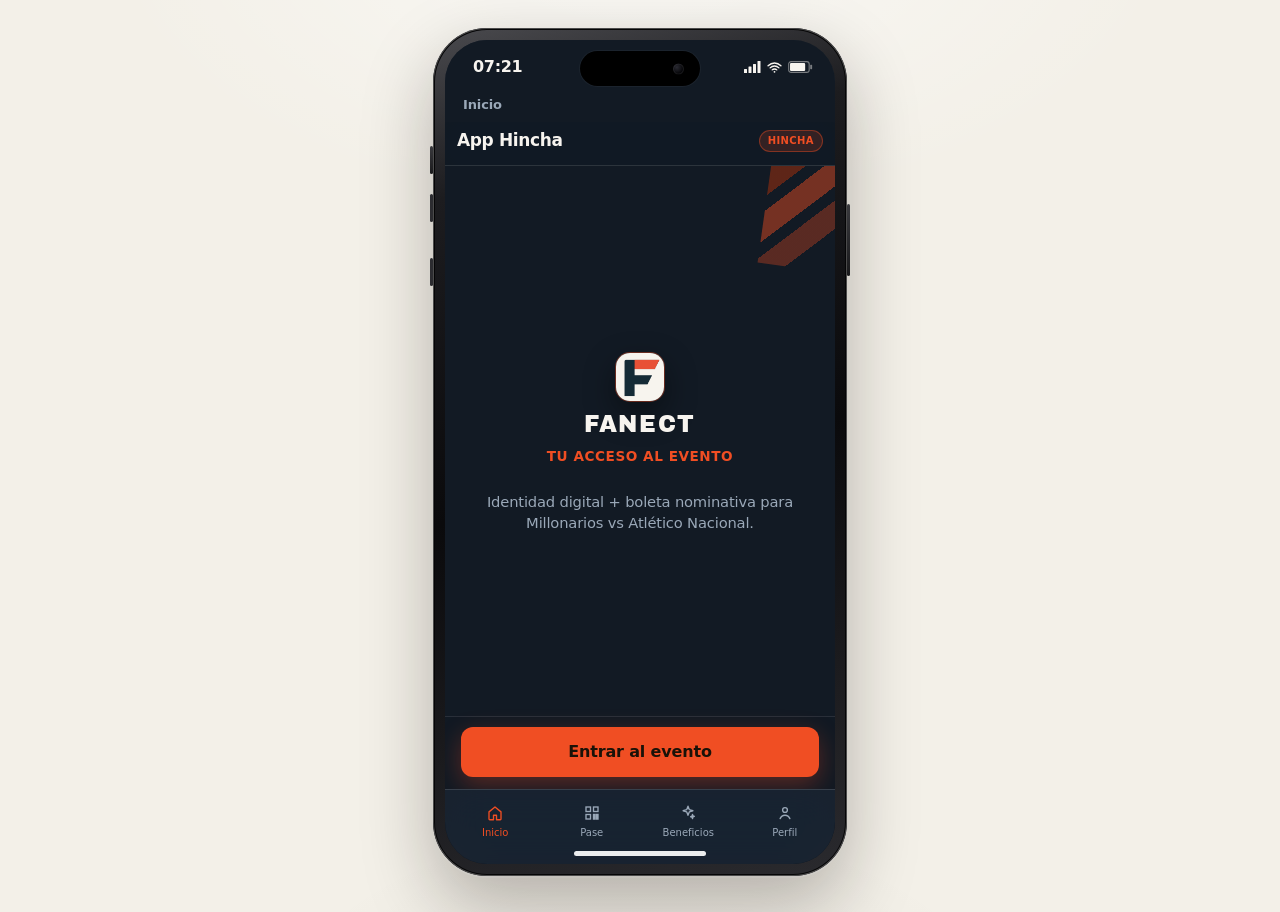
==== commit 34ef94d3: "Replace hub app cards with equal filled buttons. The hub now offers App Hincha and App Operador as m" ====
--- a/hincha/index.html
+++ b/hincha/index.html
@@ -39,14 +39,7 @@
 <svg class="status-battery" viewBox="0 0 27 13" width="25" height="12" aria-hidden="true"><rect class="status-battery-body" x="0.7" y="0.7" width="22.2" height="11.6" rx="2.6"/><rect x="2.15" y="2.15" width="16.4" height="8.7" rx="1.2"/><rect class="status-battery-cap" x="24" y="4.1" width="2.1" height="4.8" rx="0.7"/></svg>
 </span>
 </div>
-<a class="hub-return" href="../">
-<span class="hub-return-mark" aria-hidden="true">
-<img class="mark mark-umbral" src="../assets/mark-umbral.png" alt="" width="22" height="22" />
-<img class="mark mark-vinculo" src="../assets/mark-vinculo.png" alt="" width="22" height="22" />
-<img class="mark mark-pulso" src="../assets/mark-pulso.png" alt="" width="22" height="22" />
-</span>
-Inicio
-</a>
+<a class="hub-return" href="../">Inicio</a>
 <!-- Progress (fan flow only) -->
 <div id="progressBar" class="progress-bar" hidden>
 <div class="progress-track"><div class="progress-fill" id="progressFill"></div></div>
--- a/styles.css
+++ b/styles.css
@@ -1026,62 +1026,46 @@
   border: 1px solid color-mix(in srgb, var(--brand) 42%, transparent);
 }
 
-/* Equal-weight launcher cards. Neither is primary or secondary. */
-.hub-cards {
+/* Equal-weight filled pills. Same brand fill on both apps. */
+.hub-actions {
   display: flex;
   flex-direction: column;
   gap: 12px;
   width: 100%;
-  text-align: left;
-}
-.hub-card {
-  display: flex;
-  align-items: center;
-  gap: 12px;
-  width: 100%;
-  min-height: 104px;
-  padding: 16px 16px;
+  position: relative;
+  z-index: 1;
+}
+a.hub-cta {
+  display: flex;
+  flex-direction: column;
+  align-items: center;
+  justify-content: center;
+  gap: 3px;
+  min-height: 84px;
+  padding: 14px 22px;
+  border-radius: 999px;
   text-decoration: none;
-  color: var(--text);
-  background: var(--bg-card);
-  border: 1px solid var(--border);
-  border-radius: 16px;
-  box-shadow: none;
-}
-.hub-card-copy {
-  display: flex;
-  flex-direction: column;
-  gap: 4px;
-  flex: 1;
-  min-width: 0;
-}
-.hub-card-title {
+  text-align: center;
+  color: var(--on-brand);
+  line-height: 1.25;
+  white-space: normal;
+}
+.hub-cta-title {
   font-weight: 800;
   font-size: 1.05rem;
   letter-spacing: -0.02em;
-  color: var(--text);
-}
-.hub-card-desc {
-  font-weight: 500;
-  font-size: .84rem;
-  line-height: 1.35;
-  color: var(--muted);
-}
-.hub-card-chev {
-  flex: none;
-  color: var(--muted);
-  font-size: 1.45rem;
-  line-height: 1;
-}
-.hub-card:hover,
-.hub-card:focus-visible {
-  border-color: color-mix(in srgb, var(--brand-ink) 65%, var(--border));
-}
-.hub-card:focus-visible {
-  outline: 2px solid var(--brand-ink);
-  outline-offset: 2px;
-}
-.hub-card:active { transform: scale(.99); }
+}
+.hub-cta-desc {
+  font-weight: 560;
+  font-size: .78rem;
+  line-height: 1.3;
+  max-width: 30ch;
+  color: color-mix(in srgb, var(--on-brand) 82%, transparent);
+}
+a.hub-cta:focus-visible {
+  outline: 2px solid var(--on-brand);
+  outline-offset: 3px;
+}
 .hub-note {
   margin: 2px 0 0;
   font-size: .78rem;
@@ -1120,27 +1104,6 @@
   outline-offset: 2px;
   border-radius: 8px;
 }
-.hub-return-mark {
-  width: 22px;
-  height: 22px;
-  border-radius: 6px;
-  overflow: hidden;
-  display: grid;
-  place-items: center;
-  background: var(--mark-plate);
-  box-shadow: 0 0 0 1px color-mix(in srgb, var(--brand) 40%, transparent);
-}
-.hub-return-mark .mark {
-  width: 100%;
-  height: 100%;
-  display: none;
-  object-fit: cover;
-  object-position: center;
-}
-html[data-theme="umbral"] .hub-return-mark .mark-umbral,
-html[data-theme="vinculo"] .hub-return-mark .mark-vinculo,
-html[data-theme="pulso"] .hub-return-mark .mark-pulso { display: block; }
-
 .brand-block-sm { margin-bottom: 4px; }
 .logo-mark-sm {
   width: 48px; height: 48px;
